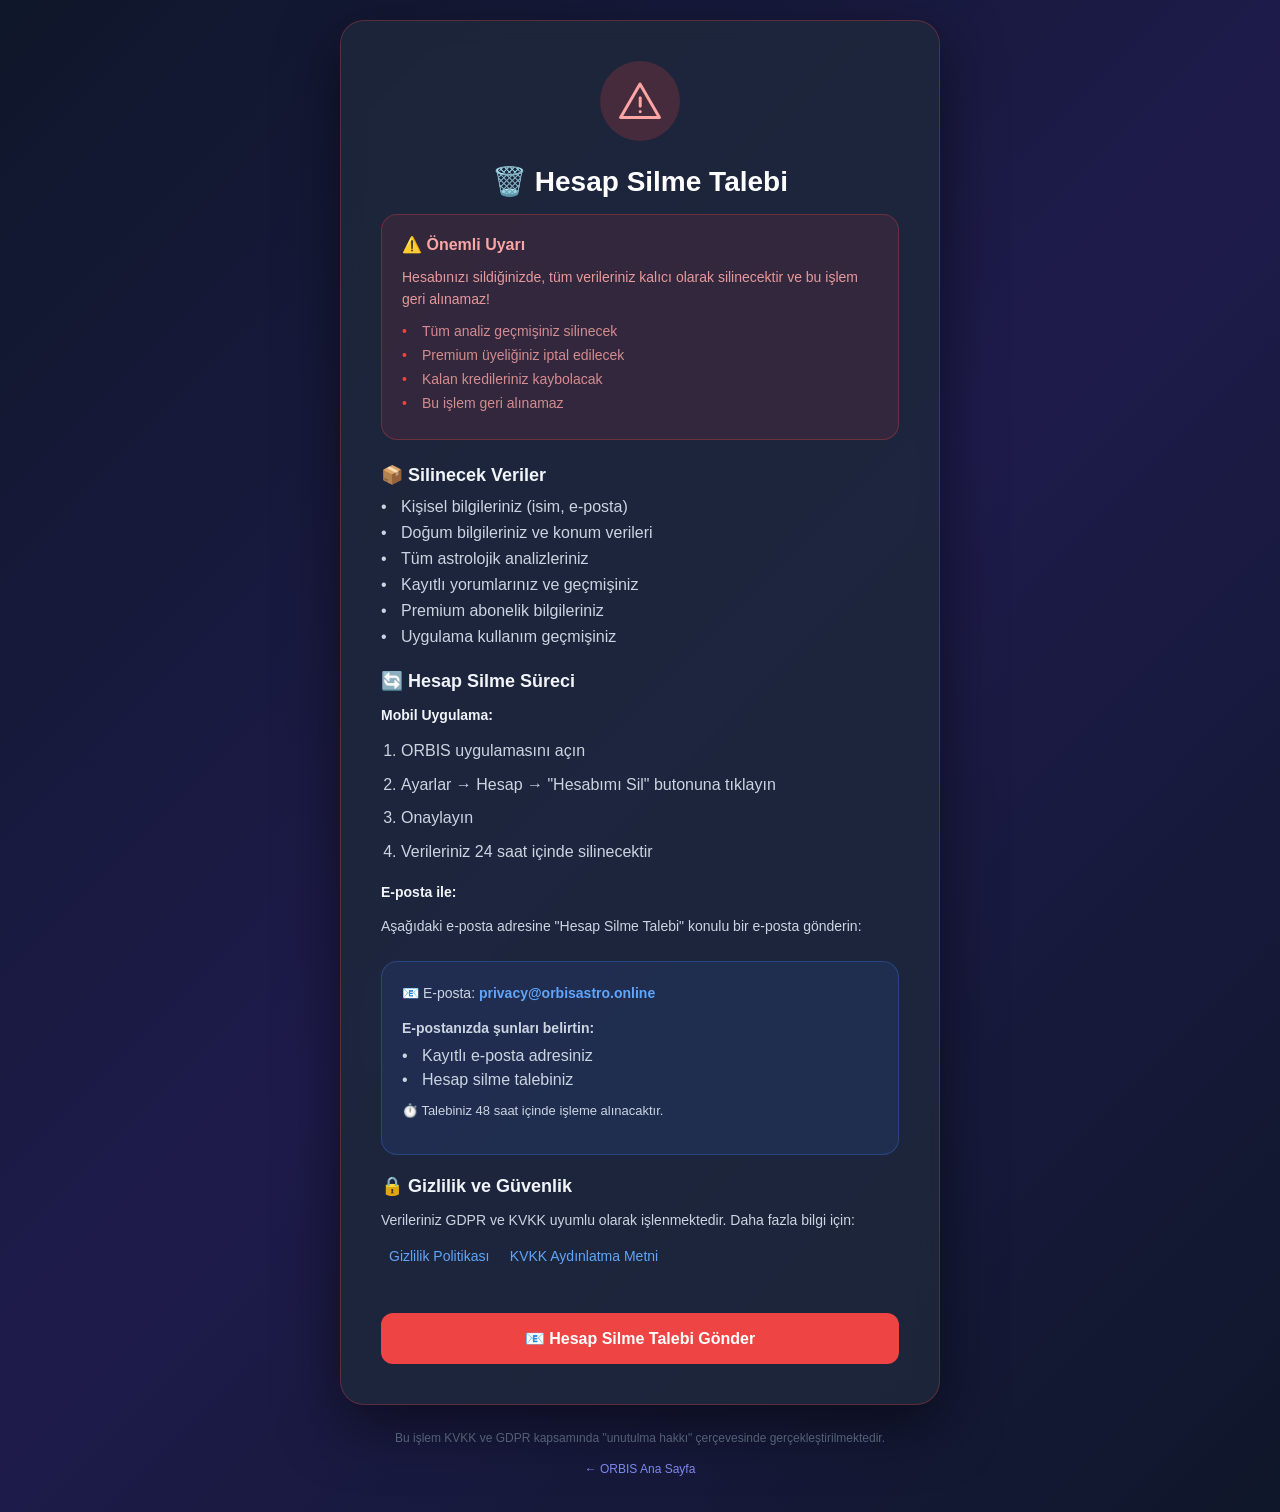
==== account-delete.html @ 52c4cd94 "feat: Add account deletion landing page for Google Play Store compliance" ====
<!doctype html>
<html lang="tr">
  <head>
    <meta charset="UTF-8" />
    <meta name="viewport" content="width=device-width, initial-scale=1.0" />
    <title>Hesap Silme - ORBIS</title>
    <meta
      name="description"
      content="ORBIS hesabınızı ve verilerinizi kalıcı olarak silin. GDPR ve KVKK uyumlu hesap silme işlemi."
    />
    <link rel="icon" href="https://www.orbisastro.online/favicon.ico" />

    <!-- Google Material Icons -->
    <link
      href="https://fonts.googleapis.com/css2?family=Material+Symbols+Rounded:opsz,wght,FILL,GRAD@20..48,100..700,0..1,-50..200"
      rel="stylesheet"
    />

    <style>
      * {
        margin: 0;
        padding: 0;
        box-sizing: border-box;
      }

      body {
        font-family:
          -apple-system, BlinkMacSystemFont, "Segoe UI", Roboto,
          "Helvetica Neue", Arial, sans-serif;
        background: linear-gradient(
          135deg,
          #0f172a 0%,
          #1e1b4b 50%,
          #0f172a 100%
        );
        min-height: 100vh;
        display: flex;
        align-items: center;
        justify-content: center;
        padding: 20px;
        color: #e2e8f0;
      }

      .container {
        max-width: 600px;
        width: 100%;
      }

      .card {
        background: rgba(30, 41, 59, 0.8);
        backdrop-filter: blur(10px);
        border: 1px solid rgba(239, 68, 68, 0.3);
        border-radius: 24px;
        padding: 40px;
        box-shadow: 0 20px 60px rgba(0, 0, 0, 0.5);
      }

      .icon-container {
        display: flex;
        justify-content: center;
        margin-bottom: 24px;
      }

      .icon-wrapper {
        width: 80px;
        height: 80px;
        background: rgba(239, 68, 68, 0.2);
        border-radius: 50%;
        display: flex;
        align-items: center;
        justify-content: center;
      }

      .material-symbols-rounded {
        font-size: 48px;
        color: #fca5a5;
      }

      h1 {
        font-size: 28px;
        font-weight: 700;
        text-align: center;
        margin-bottom: 16px;
        color: #ffffff;
      }

      .warning-box {
        background: rgba(239, 68, 68, 0.1);
        border: 1px solid rgba(239, 68, 68, 0.3);
        border-radius: 16px;
        padding: 20px;
        margin-bottom: 24px;
      }

      .warning-box strong {
        color: #fca5a5;
        display: block;
        margin-bottom: 12px;
      }

      .warning-box ul {
        list-style: none;
        padding: 0;
      }

      .warning-box li {
        color: rgba(252, 165, 165, 0.8);
        font-size: 14px;
        margin-bottom: 8px;
        padding-left: 20px;
        position: relative;
      }

      .warning-box li::before {
        content: "•";
        color: #ef4444;
        position: absolute;
        left: 0;
      }

      .section {
        margin-bottom: 24px;
      }

      h2 {
        font-size: 18px;
        font-weight: 600;
        margin-bottom: 12px;
        color: #f1f5f9;
      }

      p {
        color: #cbd5e1;
        line-height: 1.6;
        margin-bottom: 12px;
        font-size: 14px;
      }

      ol {
        color: #cbd5e1;
        padding-left: 20px;
        margin-bottom: 16px;
      }

      ol li {
        margin-bottom: 8px;
        line-height: 1.6;
      }

      .contact-box {
        background: rgba(59, 130, 246, 0.1);
        border: 1px solid rgba(59, 130, 246, 0.3);
        border-radius: 16px;
        padding: 20px;
        margin: 20px 0;
      }

      .contact-box a {
        color: #60a5fa;
        text-decoration: none;
        font-weight: 600;
      }

      .contact-box a:hover {
        text-decoration: underline;
      }

      .button {
        display: inline-block;
        background: #ef4444;
        color: white;
        padding: 16px 32px;
        border-radius: 12px;
        text-decoration: none;
        font-weight: 600;
        margin-top: 24px;
        transition: all 0.3s ease;
        text-align: center;
        width: 100%;
        font-size: 16px;
      }

      .button:hover {
        background: #dc2626;
        transform: translateY(-2px);
        box-shadow: 0 10px 30px rgba(239, 68, 68, 0.3);
      }

      .footer {
        margin-top: 24px;
        text-align: center;
      }

      .footer p {
        font-size: 12px;
        color: #64748b;
      }

      .footer a {
        color: #818cf8;
        text-decoration: none;
      }

      .footer a:hover {
        text-decoration: underline;
      }

      .links {
        margin-top: 16px;
      }

      .links a {
        color: #60a5fa;
        text-decoration: none;
        margin: 0 8px;
        font-size: 14px;
      }

      .links a:hover {
        text-decoration: underline;
      }

      @media (max-width: 640px) {
        .card {
          padding: 24px;
        }

        h1 {
          font-size: 24px;
        }

        .icon-wrapper {
          width: 64px;
          height: 64px;
        }

        .material-symbols-rounded {
          font-size: 36px;
        }
      }
    </style>
  </head>
  <body>
    <div class="container">
      <div class="card">
        <!-- Icon -->
        <div class="icon-container">
          <div class="icon-wrapper">
            <span class="material-symbols-rounded">warning</span>
          </div>
        </div>

        <!-- Title -->
        <h1>🗑️ Hesap Silme Talebi</h1>

        <!-- Warning -->
        <div class="warning-box">
          <strong>⚠️ Önemli Uyarı</strong>
          <p style="color: rgba(252, 165, 165, 0.9); margin-bottom: 12px">
            Hesabınızı sildiğinizde, tüm verileriniz kalıcı olarak silinecektir
            ve bu işlem geri alınamaz!
          </p>
          <ul>
            <li>Tüm analiz geçmişiniz silinecek</li>
            <li>Premium üyeliğiniz iptal edilecek</li>
            <li>Kalan kredileriniz kaybolacak</li>
            <li>Bu işlem geri alınamaz</li>
          </ul>
        </div>

        <!-- Deleted Data Section -->
        <div class="section">
          <h2>📦 Silinecek Veriler</h2>
          <ul style="list-style: none; padding: 0">
            <li
              style="
                color: #cbd5e1;
                margin-bottom: 8px;
                padding-left: 20px;
                position: relative;
              "
            >
              <span style="position: absolute; left: 0">•</span>
              Kişisel bilgileriniz (isim, e-posta)
            </li>
            <li
              style="
                color: #cbd5e1;
                margin-bottom: 8px;
                padding-left: 20px;
                position: relative;
              "
            >
              <span style="position: absolute; left: 0">•</span>
              Doğum bilgileriniz ve konum verileri
            </li>
            <li
              style="
                color: #cbd5e1;
                margin-bottom: 8px;
                padding-left: 20px;
                position: relative;
              "
            >
              <span style="position: absolute; left: 0">•</span>
              Tüm astrolojik analizleriniz
            </li>
            <li
              style="
                color: #cbd5e1;
                margin-bottom: 8px;
                padding-left: 20px;
                position: relative;
              "
            >
              <span style="position: absolute; left: 0">•</span>
              Kayıtlı yorumlarınız ve geçmişiniz
            </li>
            <li
              style="
                color: #cbd5e1;
                margin-bottom: 8px;
                padding-left: 20px;
                position: relative;
              "
            >
              <span style="position: absolute; left: 0">•</span>
              Premium abonelik bilgileriniz
            </li>
            <li
              style="
                color: #cbd5e1;
                margin-bottom: 8px;
                padding-left: 20px;
                position: relative;
              "
            >
              <span style="position: absolute; left: 0">•</span>
              Uygulama kullanım geçmişiniz
            </li>
          </ul>
        </div>

        <!-- Process Section -->
        <div class="section">
          <h2>🔄 Hesap Silme Süreci</h2>

          <p><strong style="color: #f1f5f9">Mobil Uygulama:</strong></p>
          <ol>
            <li>ORBIS uygulamasını açın</li>
            <li>Ayarlar → Hesap → "Hesabımı Sil" butonuna tıklayın</li>
            <li>Onaylayın</li>
            <li>Verileriniz 24 saat içinde silinecektir</li>
          </ol>

          <p><strong style="color: #f1f5f9">E-posta ile:</strong></p>
          <p>
            Aşağıdaki e-posta adresine "Hesap Silme Talebi" konulu bir e-posta
            gönderin:
          </p>
        </div>

        <!-- Contact Box -->
        <div class="contact-box">
          <p style="margin-bottom: 12px">
            📧 E-posta:
            <a href="mailto:privacy@orbisastro.online"
              >privacy@orbisastro.online</a
            >
          </p>
          <p style="margin-bottom: 8px; color: #cbd5e1">
            <strong>E-postanızda şunları belirtin:</strong>
          </p>
          <ul style="list-style: none; padding: 0">
            <li
              style="
                color: #cbd5e1;
                margin-bottom: 6px;
                padding-left: 20px;
                position: relative;
              "
            >
              <span style="position: absolute; left: 0">•</span>
              Kayıtlı e-posta adresiniz
            </li>
            <li
              style="
                color: #cbd5e1;
                margin-bottom: 6px;
                padding-left: 20px;
                position: relative;
              "
            >
              <span style="position: absolute; left: 0">•</span>
              Hesap silme talebiniz
            </li>
          </ul>
          <p style="margin-top: 12px; color: #cbd5e1; font-size: 13px">
            ⏱️ Talebiniz 48 saat içinde işleme alınacaktır.
          </p>
        </div>

        <!-- Privacy Section -->
        <div class="section">
          <h2>🔒 Gizlilik ve Güvenlik</h2>
          <p>
            Verileriniz GDPR ve KVKK uyumlu olarak işlenmektedir. Daha fazla
            bilgi için:
          </p>
          <div class="links">
            <a
              href="https://www.orbisastro.online/legal/privacy.html"
              target="_blank"
              >Gizlilik Politikası</a
            >
            <a
              href="https://www.orbisastro.online/legal/kvkk.html"
              target="_blank"
              >KVKK Aydınlatma Metni</a
            >
          </div>
        </div>

        <!-- Action Button -->
        <a
          href="mailto:privacy@orbisastro.online?subject=Hesap Silme Talebi&body=Merhaba,%0D%0A%0D%0AKayıtlı e-posta adresim: [E-POSTA ADRESİNİZ]%0D%0A%0D%0AORBIS hesabımın ve tüm verilerimin silinmesini talep ediyorum.%0D%0A%0D%0ATeşekkürler."
          class="button"
        >
          📧 Hesap Silme Talebi Gönder
        </a>
      </div>

      <!-- Footer -->
      <div class="footer">
        <p>
          Bu işlem KVKK ve GDPR kapsamında "unutulma hakkı" çerçevesinde
          gerçekleştirilmektedir.
        </p>
        <p style="margin-top: 12px">
          <a href="https://www.orbisastro.online">← ORBIS Ana Sayfa</a>
        </p>
      </div>
    </div>
  </body>
</html>
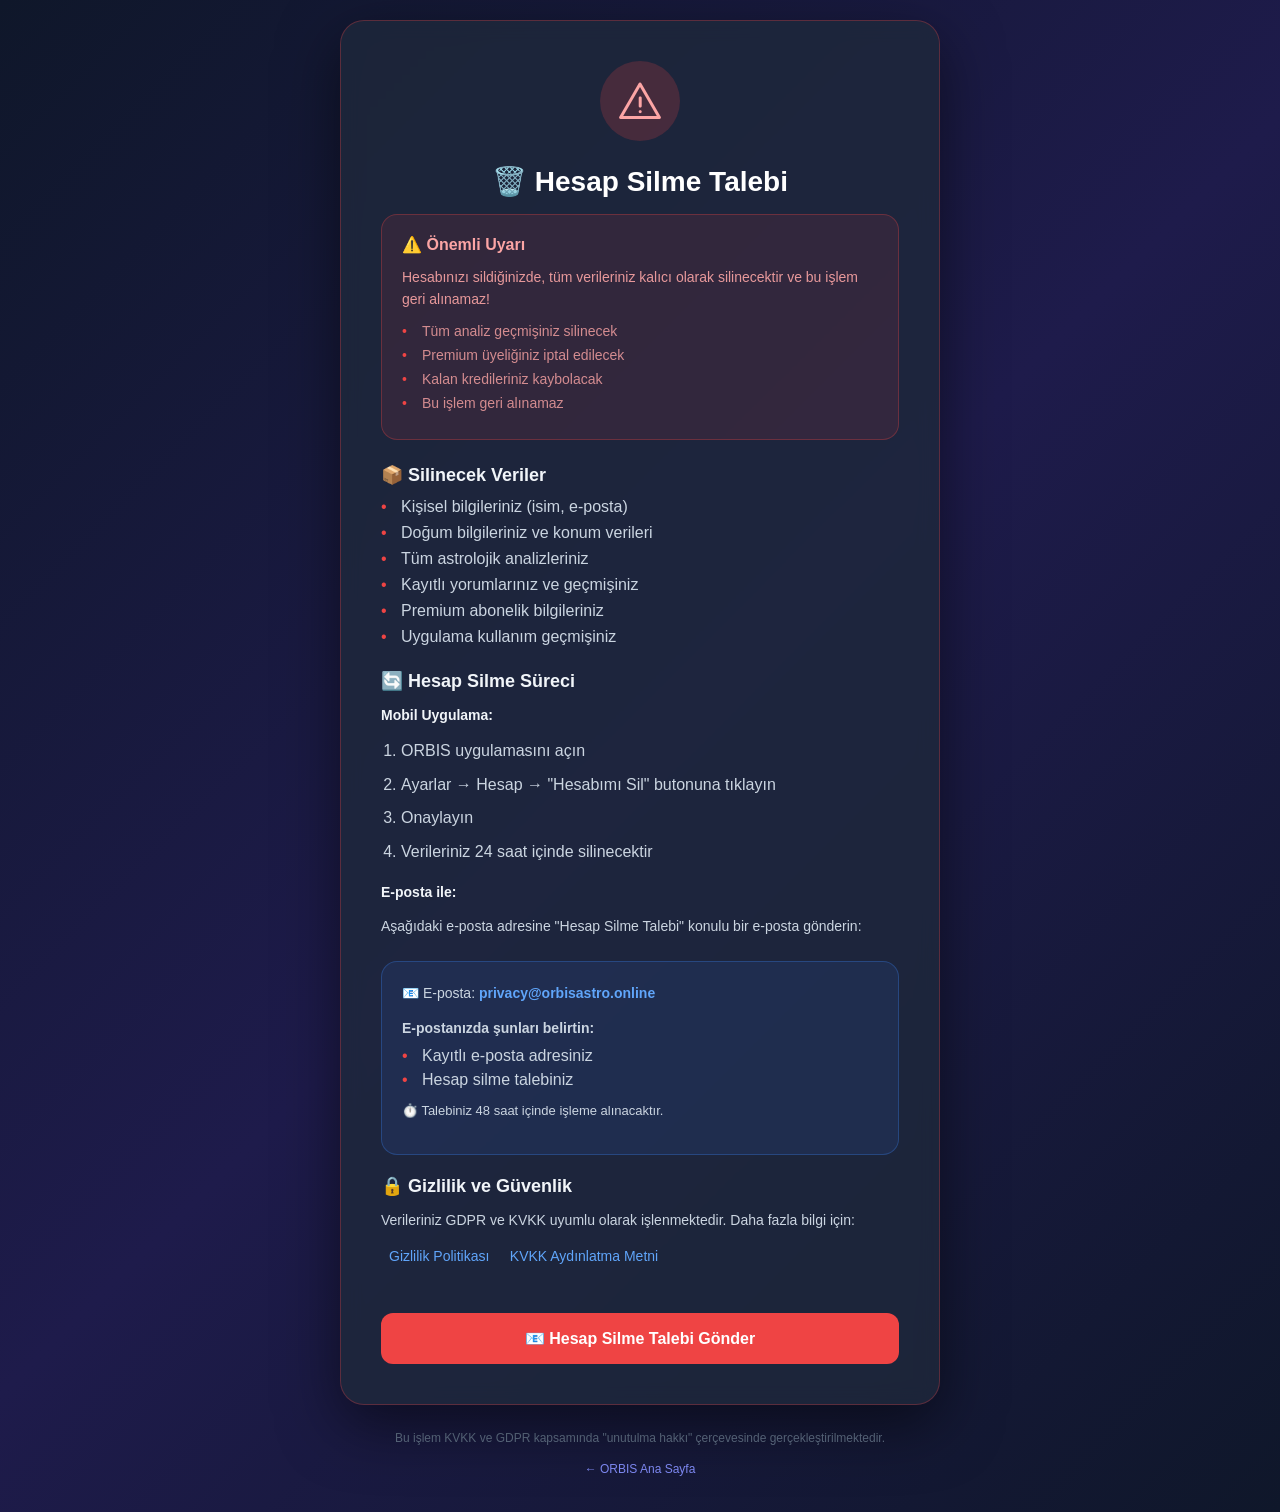
==== commit 32ec31cf: "update: .dockerignore, .gitignore, Dockerfile +13 more" ====
--- a/account-delete.html
+++ b/account-delete.html
@@ -3,6 +3,15 @@
   <head>
     <meta charset="UTF-8" />
     <meta name="viewport" content="width=device-width, initial-scale=1.0" />
+    <meta name="robots" content="index,follow" />
+    <link rel="canonical" href="https://orbisastro.online/account-delete" />
+    <meta property="og:title" content="Hesap Silme - ORBIS" />
+    <meta property="og:description" content="ORBIS hesabınızı ve verilerinizi kalıcı olarak silin. GDPR ve KVKK uyumlu." />
+    <meta property="og:url" content="https://orbisastro.online/account-delete" />
+    <meta property="og:type" content="website" />
+    <meta name="twitter:card" content="summary" />
+    <meta name="twitter:title" content="Hesap Silme - ORBIS" />
+    <meta name="twitter:description" content="ORBIS hesabınızı ve verilerinizi kalıcı olarak silin. GDPR ve KVKK uyumlu." />
     <title>Hesap Silme - ORBIS</title>
     <meta
       name="description"
@@ -118,6 +127,53 @@
         left: 0;
       }
 
+      .data-list,
+      .contact-list {
+        list-style: none;
+        padding: 0;
+      }
+      .data-list li,
+      .contact-list li {
+        color: #cbd5e1;
+        margin-bottom: 8px;
+        padding-left: 20px;
+        position: relative;
+      }
+      .data-list li::before,
+      .contact-list li::before {
+        content: "•";
+        color: #ef4444;
+        position: absolute;
+        left: 0;
+      }
+      .contact-list li {
+        margin-bottom: 6px;
+      }
+      .lead-text {
+        color: rgba(252, 165, 165, 0.9);
+        margin-bottom: 12px;
+      }
+      .small-note {
+        margin-top: 12px;
+        color: #cbd5e1;
+        font-size: 13px;
+      }
+
+      .strong-label {
+        color: #f1f5f9;
+      }
+
+      .contact-lead {
+        margin-bottom: 12px;
+      }
+      .contact-hint {
+        margin-bottom: 8px;
+        color: #cbd5e1;
+      }
+      .footer-back {
+        margin-top: 12px;
+      }
+
       .section {
         margin-bottom: 24px;
       }
@@ -256,7 +312,7 @@
         <!-- Warning -->
         <div class="warning-box">
           <strong>⚠️ Önemli Uyarı</strong>
-          <p style="color: rgba(252, 165, 165, 0.9); margin-bottom: 12px">
+          <p class="lead-text">
             Hesabınızı sildiğinizde, tüm verileriniz kalıcı olarak silinecektir
             ve bu işlem geri alınamaz!
           </p>
@@ -271,73 +327,13 @@
         <!-- Deleted Data Section -->
         <div class="section">
           <h2>📦 Silinecek Veriler</h2>
-          <ul style="list-style: none; padding: 0">
-            <li
-              style="
-                color: #cbd5e1;
-                margin-bottom: 8px;
-                padding-left: 20px;
-                position: relative;
-              "
-            >
-              <span style="position: absolute; left: 0">•</span>
-              Kişisel bilgileriniz (isim, e-posta)
-            </li>
-            <li
-              style="
-                color: #cbd5e1;
-                margin-bottom: 8px;
-                padding-left: 20px;
-                position: relative;
-              "
-            >
-              <span style="position: absolute; left: 0">•</span>
-              Doğum bilgileriniz ve konum verileri
-            </li>
-            <li
-              style="
-                color: #cbd5e1;
-                margin-bottom: 8px;
-                padding-left: 20px;
-                position: relative;
-              "
-            >
-              <span style="position: absolute; left: 0">•</span>
-              Tüm astrolojik analizleriniz
-            </li>
-            <li
-              style="
-                color: #cbd5e1;
-                margin-bottom: 8px;
-                padding-left: 20px;
-                position: relative;
-              "
-            >
-              <span style="position: absolute; left: 0">•</span>
-              Kayıtlı yorumlarınız ve geçmişiniz
-            </li>
-            <li
-              style="
-                color: #cbd5e1;
-                margin-bottom: 8px;
-                padding-left: 20px;
-                position: relative;
-              "
-            >
-              <span style="position: absolute; left: 0">•</span>
-              Premium abonelik bilgileriniz
-            </li>
-            <li
-              style="
-                color: #cbd5e1;
-                margin-bottom: 8px;
-                padding-left: 20px;
-                position: relative;
-              "
-            >
-              <span style="position: absolute; left: 0">•</span>
-              Uygulama kullanım geçmişiniz
-            </li>
+          <ul class="data-list">
+            <li>Kişisel bilgileriniz (isim, e-posta)</li>
+            <li>Doğum bilgileriniz ve konum verileri</li>
+            <li>Tüm astrolojik analizleriniz</li>
+            <li>Kayıtlı yorumlarınız ve geçmişiniz</li>
+            <li>Premium abonelik bilgileriniz</li>
+            <li>Uygulama kullanım geçmişiniz</li>
           </ul>
         </div>
 
@@ -345,7 +341,7 @@
         <div class="section">
           <h2>🔄 Hesap Silme Süreci</h2>
 
-          <p><strong style="color: #f1f5f9">Mobil Uygulama:</strong></p>
+          <p><strong class="strong-label">Mobil Uygulama:</strong></p>
           <ol>
             <li>ORBIS uygulamasını açın</li>
             <li>Ayarlar → Hesap → "Hesabımı Sil" butonuna tıklayın</li>
@@ -353,7 +349,7 @@
             <li>Verileriniz 24 saat içinde silinecektir</li>
           </ol>
 
-          <p><strong style="color: #f1f5f9">E-posta ile:</strong></p>
+          <p><strong class="strong-label">E-posta ile:</strong></p>
           <p>
             Aşağıdaki e-posta adresine "Hesap Silme Talebi" konulu bir e-posta
             gönderin:
@@ -362,40 +358,20 @@
 
         <!-- Contact Box -->
         <div class="contact-box">
-          <p style="margin-bottom: 12px">
+          <p class="contact-lead">
             📧 E-posta:
             <a href="mailto:privacy@orbisastro.online"
               >privacy@orbisastro.online</a
             >
           </p>
-          <p style="margin-bottom: 8px; color: #cbd5e1">
+          <p class="contact-hint">
             <strong>E-postanızda şunları belirtin:</strong>
           </p>
-          <ul style="list-style: none; padding: 0">
-            <li
-              style="
-                color: #cbd5e1;
-                margin-bottom: 6px;
-                padding-left: 20px;
-                position: relative;
-              "
-            >
-              <span style="position: absolute; left: 0">•</span>
-              Kayıtlı e-posta adresiniz
-            </li>
-            <li
-              style="
-                color: #cbd5e1;
-                margin-bottom: 6px;
-                padding-left: 20px;
-                position: relative;
-              "
-            >
-              <span style="position: absolute; left: 0">•</span>
-              Hesap silme talebiniz
-            </li>
+          <ul class="contact-list">
+            <li>Kayıtlı e-posta adresiniz</li>
+            <li>Hesap silme talebiniz</li>
           </ul>
-          <p style="margin-top: 12px; color: #cbd5e1; font-size: 13px">
+          <p class="small-note">
             ⏱️ Talebiniz 48 saat içinde işleme alınacaktır.
           </p>
         </div>
@@ -436,7 +412,7 @@
           Bu işlem KVKK ve GDPR kapsamında "unutulma hakkı" çerçevesinde
           gerçekleştirilmektedir.
         </p>
-        <p style="margin-top: 12px">
+        <p class="footer-back">
           <a href="https://www.orbisastro.online">← ORBIS Ana Sayfa</a>
         </p>
       </div>
